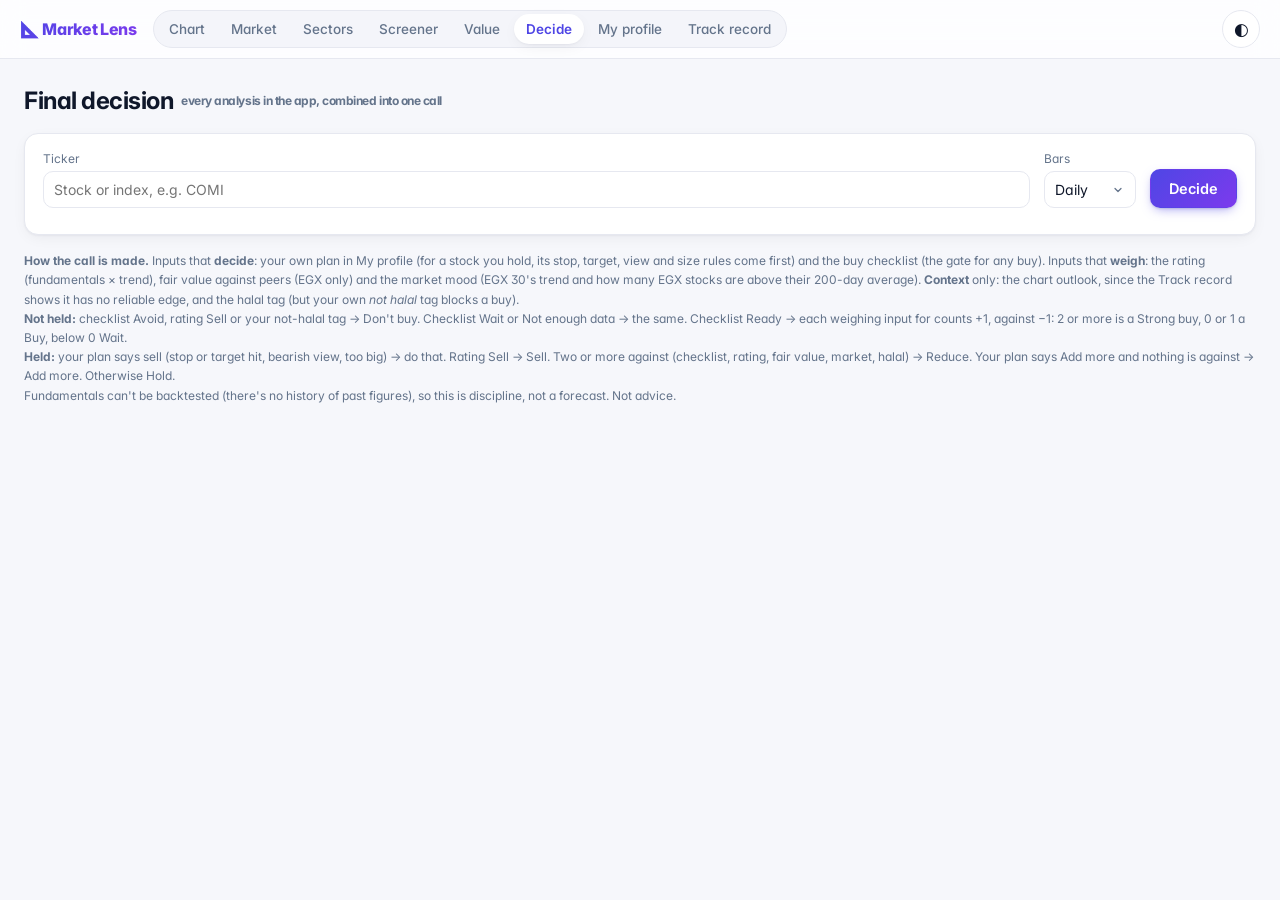
==== static/decide.html @ 13a9d415 "add 4 files and update 16 files Added: - final.py - decide.html - decide.js - test_final.py  Modifie" ====
<!doctype html>
<html lang="en">
<head>
  <meta charset="utf-8" />
  <meta name="viewport" content="width=device-width, initial-scale=1" />
  <title>Final Decision</title>
  <link rel="preconnect" href="https://fonts.googleapis.com" />
  <link rel="preconnect" href="https://fonts.gstatic.com" crossorigin />
  <link rel="stylesheet" href="https://fonts.googleapis.com/css2?family=Inter:wght@400;500;600;700;800&display=swap" />
  <link rel="stylesheet" href="/static/style.css" />
  <link rel="manifest" href="/manifest.webmanifest" />
  <meta name="theme-color" content="#4f46e5" />
  <link rel="icon" type="image/png" href="/static/icons/icon-192.png" />
  <link rel="apple-touch-icon" href="/static/icons/apple-touch-180.png" />
  <meta name="apple-mobile-web-app-capable" content="yes" />
  <meta name="mobile-web-app-capable" content="yes" />
  <meta name="apple-mobile-web-app-title" content="Lens" />
</head>
<body>
  <header class="topbar">
    <a class="brand" href="/">📐 Market Lens</a>
    <nav class="nav"><a href="/">Chart</a><a href="/market">Market</a><a href="/sectors">Sectors</a><a href="/screener">Screener</a><a href="/value">Value</a><a href="/decide" class="current">Decide</a><a href="/profile">My profile</a><a href="/track">Track record</a></nav>
    <div class="search"></div>
    <button id="theme" class="icon-btn" title="Toggle theme" aria-label="Toggle theme">◐</button>
  </header>

  <main class="screener">
    <div class="screener-head">
      <h1 class="wrap">Final decision <span class="muted small">every analysis in the app, combined into one call</span></h1>
    </div>

    <form id="ask" class="settings-bar scan-bar" autocomplete="off">
      <label class="grow">Ticker
        <input id="ticker" list="mine" placeholder="Stock or index, e.g. COMI" spellcheck="false" required /></label>
      <datalist id="mine"></datalist>
      <label>Bars
        <select id="interval">
          <option value="1d" selected>Daily</option>
          <option value="1wk">Weekly</option>
        </select></label>
      <button id="go" type="submit">Decide</button>
      <div id="chips" class="chips" hidden></div>
    </form>

    <div id="status" class="status inline" hidden></div>

    <section id="result" hidden>
      <div id="call" class="call-box"></div>
      <div class="table-wrap">
        <table id="evidence" class="data">
          <thead>
            <tr><th>Input</th><th>Says</th><th>Effect</th><th>Why</th></tr>
          </thead>
          <tbody></tbody>
        </table>
      </div>
      <details id="checksBox" class="checks-box"><summary>All buy checklist checks</summary><ul id="checks" class="checklist"></ul></details>
    </section>

    <p class="muted small rules">
      <b>How the call is made.</b> Inputs that <b>decide</b>: your own plan in My profile (for a stock you hold, its stop,
      target, view and size rules come first) and the buy checklist (the gate for any buy). Inputs that <b>weigh</b>:
      the rating (fundamentals × trend), fair value against peers (EGX only) and the market mood (EGX 30's trend and how
      many EGX stocks are above their 200-day average). <b>Context</b> only: the chart outlook, since the Track record
      shows it has no reliable edge, and the halal tag (but your own <i>not halal</i> tag blocks a buy).<br />
      <b>Not held:</b> checklist Avoid, rating Sell or your not-halal tag → Don't buy. Checklist Wait or Not enough data →
      the same. Checklist Ready → each weighing input for counts +1, against −1: 2 or more is a Strong buy, 0 or 1 a Buy,
      below 0 Wait.<br />
      <b>Held:</b> your plan says sell (stop or target hit, bearish view, too big) → do that. Rating Sell → Sell. Two or more
      against (checklist, rating, fair value, market, halal) → Reduce. Your plan says Add more and nothing is against →
      Add more. Otherwise Hold.<br />
      Fundamentals can't be backtested (there's no history of past figures), so this is discipline, not a forecast. Not advice.
    </p>
  </main>

  <script src="/static/decide.js"></script>
  <script src="/static/pwa.js"></script>
</body>
</html>
---- static/style.css ----
:root {
  --bg: #f6f7fb;
  --panel: #ffffff;
  --text: #0f172a;
  --muted: #64748b;
  --border: #e6e8f0;
  --accent: #4f46e5;
  --accent-2: #7c3aed;
  --btn: linear-gradient(135deg, #4f46e5, #7c3aed);
  --bull: #059669;
  --bear: #e11d48;
  --neutral: #7c3aed;
  --support: #0d9488;
  --resistance: #d97706;
  --grid: #f1f3f8;
  --hover: #f4f5fa;
  --candle: #0f172a;
  --sma: #f472b6;
  --topbar: rgba(255, 255, 255, 0.78);
  --shadow: 0 1px 2px rgba(15, 23, 42, 0.04), 0 4px 16px -4px rgba(15, 23, 42, 0.08);
  --shadow-lg: 0 2px 4px rgba(15, 23, 42, 0.05), 0 12px 28px -8px rgba(15, 23, 42, 0.16);
  color-scheme: light;
  --radius: 14px;
  --radius-sm: 10px;
  --accent-soft: color-mix(in srgb, var(--accent) 12%, transparent);
  --ring: 0 0 0 3px color-mix(in srgb, var(--accent) 25%, transparent);
  --font: "Inter", system-ui, -apple-system, "Segoe UI", Roboto, sans-serif;
}
@media (prefers-color-scheme: dark) {
  :root:not([data-theme="light"]) {
    --bg: #0b0e17;
    --panel: #131722;
    --text: #e7e9f0;
    --muted: #8b93a7;
    --border: #232838;
    --accent: #818cf8;
    --accent-2: #a78bfa;
    --btn: linear-gradient(135deg, #6366f1, #8b5cf6);
    --bull: #34d399;
    --bear: #fb7185;
    --neutral: #a78bfa;
    --support: #2dd4bf;
    --resistance: #fbbf24;
    --grid: #1a1f2c;
    --hover: #1a2030;
    --candle: #cbd5e1;
    --sma: #f9a8d4;
    --topbar: rgba(19, 23, 34, 0.78);
    --shadow: 0 1px 2px rgba(0, 0, 0, 0.3);
    --shadow-lg: 0 2px 4px rgba(0, 0, 0, 0.3), 0 12px 28px -8px rgba(0, 0, 0, 0.6);
    color-scheme: dark;
  }
}
:root[data-theme="dark"] {
  --bg: #0b0e17;
  --panel: #131722;
  --text: #e7e9f0;
  --muted: #8b93a7;
  --border: #232838;
  --accent: #818cf8;
  --accent-2: #a78bfa;
  --btn: linear-gradient(135deg, #6366f1, #8b5cf6);
  --bull: #34d399;
  --bear: #fb7185;
  --neutral: #a78bfa;
  --support: #2dd4bf;
  --resistance: #fbbf24;
  --grid: #1a1f2c;
  --hover: #1a2030;
  --candle: #cbd5e1;
  --sma: #f9a8d4;
  --topbar: rgba(19, 23, 34, 0.78);
  --shadow: 0 1px 2px rgba(0, 0, 0, 0.3);
  --shadow-lg: 0 2px 4px rgba(0, 0, 0, 0.3), 0 12px 28px -8px rgba(0, 0, 0, 0.6);
  color-scheme: dark;
}

* { box-sizing: border-box; }
html, body { margin: 0; }
body {
  background: var(--bg);
  color: var(--text);
  font: 14.5px/1.5 var(--font);
  font-feature-settings: "cv11", "ss01";
  -webkit-font-smoothing: antialiased;
  -moz-osx-font-smoothing: grayscale;
  min-height: 100vh;
  display: flex;
  flex-direction: column;
}
::selection { background: color-mix(in srgb, var(--accent) 25%, transparent); }
a { color: var(--accent); }
:focus-visible { outline: none; box-shadow: var(--ring); }

.topbar {
  position: sticky;
  top: 0;
  z-index: 20;
  display: flex;
  align-items: center;
  gap: 16px;
  padding: 10px 20px;
  background: var(--topbar);
  -webkit-backdrop-filter: saturate(180%) blur(12px);
  backdrop-filter: saturate(180%) blur(12px);
  border-bottom: 1px solid var(--border);
  flex-wrap: wrap;
}
.brand { font-weight: 800; font-size: 16px; letter-spacing: -0.02em; white-space: nowrap; text-decoration: none;
  background: linear-gradient(135deg, var(--accent), var(--accent-2)); -webkit-background-clip: text; background-clip: text; color: transparent; }
.nav { display: flex; gap: 2px; padding: 3px; background: var(--hover); border: 1px solid var(--border); border-radius: 999px; }
.nav a { color: var(--muted); text-decoration: none; padding: 5px 12px; border-radius: 999px; font-weight: 500; font-size: 13.5px; transition: background .15s, color .15s; }
.nav a:hover { color: var(--text); }
.nav a.current { color: var(--accent); background: var(--panel); box-shadow: var(--shadow); font-weight: 600; }

.screener { padding: 24px; flex: 1; min-width: 0; width: 100%; max-width: 1600px; margin: 0 auto; }
.screener-head { display: flex; align-items: baseline; justify-content: space-between; gap: 12px; flex-wrap: wrap; margin-bottom: 14px; }
.screener-head h1 { font-size: 24px; font-weight: 700; letter-spacing: -0.02em; margin: 0; display: flex; align-items: center; gap: 8px; }
.screener-head #meta { font-size: 13px; }
/* display: block, not flex: as flex items, "press <b>Scan</b>" loses the space between them */
.status.inline { position: static; display: block; transform: none; margin: 12px 0; border-radius: var(--radius); }
.table-wrap { overflow-x: auto; background: var(--panel); border: 1px solid var(--border); border-radius: var(--radius); box-shadow: var(--shadow); }
.table-wrap:has(table[hidden]) { display: none; }
:is(#results, table.data) { width: 100%; border-collapse: collapse; font-size: 13.5px; font-variant-numeric: tabular-nums; }
:is(#results, table.data) th { text-align: left; font-size: 11.5px; font-weight: 600; text-transform: uppercase; letter-spacing: .05em; color: var(--muted); background: var(--hover); padding: 10px 14px; border-bottom: 1px solid var(--border); cursor: pointer; white-space: nowrap; user-select: none; }
:is(#results, table.data) th.num { text-align: right; }
:is(#results, table.data) th::after { content: attr(data-dir); margin-left: 4px; }
:is(#results, table.data) th.sorted { color: var(--accent); }
:is(#results, table.data) td { padding: 10px 14px; border-bottom: 1px solid var(--grid); vertical-align: top; }
:is(#results, table.data) tbody tr { cursor: pointer; }
:is(#results, table.data) tbody tr:hover { background: var(--hover); }
:is(#results, table.data) tbody tr:last-child td { border-bottom: none; }
:is(#results, table.data) .num { text-align: right; white-space: nowrap; }
:is(#results, table.data) .sym { font-weight: 600; }
:is(#results, table.data) .signal { min-width: 220px; color: var(--muted); }
:is(#results, table.data) .up { color: var(--bull); }
:is(#results, table.data) .down { color: var(--bear); }
.small { font-size: 12px; }
.search { display: flex; gap: 8px; flex: 1; flex-wrap: wrap; min-width: 0; }
.search input, .search select, .search button {
  font: inherit;
  font-size: 14px;
  color: var(--text);
  background: var(--panel);
  border: 1px solid var(--border);
  border-radius: var(--radius-sm);
  padding: 8px 12px;
}
.search input { flex: 1; min-width: 180px; text-transform: uppercase; }
.search input::placeholder { text-transform: none; }
.search button {
  background: var(--btn);
  border-color: transparent;
  color: #fff;
  font-weight: 600;
  cursor: pointer;
  padding: 8px 20px;
}
.search button:disabled { opacity: 0.6; cursor: wait; }
.icon-btn {
  font-size: 17px;
  background: var(--panel);
  border: 1px solid var(--border);
  color: var(--text);
  border-radius: 999px;
  width: 38px;
  height: 38px;
  cursor: pointer;
  transition: background .15s, border-color .15s;
}
.icon-btn:hover { background: var(--hover); border-color: var(--accent); }
.topbar > .icon-btn { margin-left: auto; }

/* Shared form controls and buttons */
select, input:not([type=checkbox]):not([type=radio]):not([type=range]), textarea { transition: border-color .15s, box-shadow .15s; }
select:hover, input:not([type=checkbox]):not([type=radio]):not([type=range]):hover, textarea:hover { border-color: color-mix(in srgb, var(--accent) 40%, var(--border)); }
select:focus, input:not([type=checkbox]):not([type=radio]):not([type=range]):focus, textarea:focus { outline: none; border-color: var(--accent); box-shadow: var(--ring); }
select {
  -webkit-appearance: none;
  appearance: none;
  padding-right: 32px !important;
  /* !important: component rules set the `background` shorthand, which would drop the chevron */
  background-image: url("data:image/svg+xml,%3Csvg xmlns='http://www.w3.org/2000/svg' width='12' height='12' viewBox='0 0 24 24' fill='none' stroke='%2364748b' stroke-width='2.5' stroke-linecap='round' stroke-linejoin='round'%3E%3Cpath d='m6 9 6 6 6-6'/%3E%3C/svg%3E") !important;
  background-repeat: no-repeat !important;
  background-position: right 11px center !important;
  cursor: pointer;
}
input[type=checkbox], input[type=radio], input[type=range] { accent-color: var(--accent); }
button { transition: background .15s, border-color .15s, box-shadow .15s, transform .15s, filter .15s; }
button:active:not(:disabled) { transform: translateY(1px); }
:is(.search button, .form-actions button.primary, .settings-bar button, .profile-btn:not(.in), .trade-form button) { box-shadow: 0 1px 2px rgba(15, 23, 42, .1), 0 4px 12px -4px color-mix(in srgb, var(--accent) 60%, transparent); }
:is(.search button, .form-actions button.primary, .settings-bar button, .profile-btn:not(.in), .trade-form button):hover:not(:disabled) { filter: brightness(1.08); }
:is(.form-actions button, .card-actions button, .alert-actions button, .ticket button):not(.primary):hover { background: var(--hover); border-color: color-mix(in srgb, var(--accent) 40%, var(--border)); }

.filters {
  display: flex;
  flex-wrap: wrap;
  gap: 8px 18px;
  padding: 10px 20px;
  border-bottom: 1px solid var(--border);
  background: var(--panel);
  font-size: 13px;
}
.filters label { display: inline-flex; align-items: center; gap: 6px; cursor: pointer; user-select: none; }
.filters .conf { margin-left: auto; }
.filters output { min-width: 3ch; font-variant-numeric: tabular-nums; }
.dot { width: 10px; height: 10px; border-radius: 50%; display: inline-block; }
.dot.rev { background: var(--bear); }
.dot.cont { background: var(--neutral); }
.dot.trend { background: var(--accent); }
.dot.lvl { background: var(--support); }
.dot.cndl { background: var(--bull); }

.layout {
  flex: 1;
  display: grid;
  grid-template-columns: minmax(0, 1fr) 340px;
  gap: 18px;
  padding: 20px;
  min-height: 0;
}
.chart-panel, .sidebar {
  background: var(--panel);
  border: 1px solid var(--border);
  border-radius: var(--radius);
  box-shadow: var(--shadow);
  min-width: 0;
}
.chart-panel { display: flex; flex-direction: column; padding: 16px 18px; }
.info { display: flex; justify-content: space-between; gap: 12px; align-items: flex-start; flex-wrap: wrap; margin-bottom: 8px; }
.info h1 { font-size: 22px; font-weight: 700; letter-spacing: -0.02em; margin: 0; }
.muted { color: var(--muted); }
.legend { font-variant-numeric: tabular-nums; font-size: 12px; text-align: right; }
.legend .up { color: var(--bull); }
.legend .down { color: var(--bear); }
.legend .sma { color: var(--sma); }
.chart { position: relative; flex: 1; min-height: 520px; }
.status {
  position: absolute;
  inset: 0;
  display: flex;
  align-items: center;
  justify-content: center;
  text-align: center;
  padding: 24px;
  color: var(--muted);
  z-index: 5;
  background: var(--panel);
}
.status.error { color: var(--bear); }
.status[hidden] { display: none; }

.sidebar { padding: 16px; overflow: auto; max-height: calc(100vh - 160px); }
.sidebar h2 { font-size: 14px; margin: 4px 0 10px; display: flex; align-items: center; gap: 8px; }
.sidebar h2:not(:first-child) { margin-top: 20px; }
.badge { background: var(--accent-soft); color: var(--accent); border-radius: 999px; padding: 1px 9px; font-size: 12px; font-weight: 600; }
.pattern-list, .level-list { list-style: none; padding: 0; margin: 0; }
.pattern-list li {
  border: 1px solid var(--border);
  border-left: 4px solid var(--neutral);
  border-radius: var(--radius-sm);
  padding: 10px 12px;
  margin-bottom: 8px;
  cursor: pointer;
  transition: background .15s, box-shadow .15s;
}
.pattern-list li:hover { background: var(--hover); box-shadow: var(--shadow); }
.pattern-list li.selected { background: var(--accent-soft); box-shadow: var(--ring); }
.pattern-list li.bullish { border-left-color: var(--bull); }
.pattern-list li.bearish { border-left-color: var(--bear); }
.pattern-list .row { display: flex; justify-content: space-between; gap: 8px; }
.pattern-list .name { font-weight: 600; }
.pattern-list .meta { font-size: 12px; color: var(--muted); }
.tag { font-size: 11px; font-weight: 600; border-radius: 999px; padding: 1px 8px; color: var(--muted); background: color-mix(in srgb, currentColor 12%, transparent); white-space: nowrap; }
.tag.bullish { color: var(--bull); }
.tag.bearish { color: var(--bear); }
.tag.neutral { color: var(--neutral); }
.confbar { height: 5px; background: var(--grid); border-radius: 999px; margin-top: 6px; overflow: hidden; }
.confbar > span { display: block; height: 100%; border-radius: 999px; background: linear-gradient(90deg, var(--accent), var(--accent-2)); }
.level-list li { display: flex; justify-content: space-between; padding: 6px 0; border-bottom: 1px dashed var(--border); font-variant-numeric: tabular-nums; }
.level-list .support { color: var(--support); }
.level-list .resistance { color: var(--resistance); }
.empty { color: var(--muted); font-size: 13px; }

.outlook { border: 1px solid var(--border); border-radius: var(--radius); padding: 14px; margin-bottom: 18px; background: var(--hover); }
.outlook h2 { margin-top: 0; justify-content: space-between; }
.outlook .meta { font-size: 12px; color: var(--muted); margin: 0; }
.outlook .summary { margin: 8px 0; }
.outlook .note { margin-top: 8px; font-style: italic; }
.bias { font-size: 12px; font-weight: 600; border-radius: 999px; padding: 2px 10px; color: var(--neutral); background: color-mix(in srgb, currentColor 12%, transparent); }
.bias.bullish { color: var(--bull); }
.bias.bearish { color: var(--bear); }
.cases { list-style: none; padding: 0; margin: 8px 0; font-size: 13px; }
.cases li { padding: 4px 0 4px 10px; border-left: 3px solid; margin-bottom: 4px; }
.cases .bull { border-color: var(--bull); }
.cases .bear { border-color: var(--bear); }
.plans { display: grid; gap: 8px; margin: 10px 0; }
.plan { background: var(--panel); border: 1px solid var(--border); border-radius: var(--radius-sm); padding: 8px 10px; }
.plan-title { font-weight: 600; font-size: 13px; margin-bottom: 6px; display: flex; justify-content: space-between; gap: 8px; }
.plan-title .rr { font-weight: 500; color: var(--muted); white-space: nowrap; }
.plan-grid { display: grid; grid-template-columns: auto 1fr auto; gap: 2px 10px; font-size: 13px; font-variant-numeric: tabular-nums; }
.plan-grid .k { color: var(--muted); }
.plan-grid .v { text-align: right; font-weight: 600; }
.plan-grid .pct { text-align: right; color: var(--muted); font-size: 12px; }
.plan-grid .tgt { color: var(--bull); }
.plan-grid .stp { color: var(--bear); }
.plan .basis, .plan .warn { font-size: 11px; color: var(--muted); margin-top: 4px; }
.plan .warn { color: var(--resistance); }
.outlook details { font-size: 13px; margin-top: 6px; }
.outlook summary { cursor: pointer; color: var(--accent); }
.decision { margin-top: 12px; }
.decision h3 { font-size: 14px; margin: 0 0 8px; }
.dec-block { background: var(--panel); border: 1px solid var(--border); border-radius: var(--radius-sm); padding: 8px 10px; margin-bottom: 8px; }
.dec-head { display: flex; justify-content: space-between; align-items: center; gap: 8px; font-weight: 600; font-size: 13px; margin-bottom: 6px; flex-wrap: wrap; }
.buy-price { font-weight: 400; font-size: 12px; color: var(--muted); display: flex; align-items: center; gap: 6px; }
.buy-price input { width: 96px; padding: 4px 8px; font: inherit; color: var(--text); background: var(--panel); border: 1px solid var(--border); border-radius: 8px; }
.decision .up { color: var(--bull); font-weight: 600; }
.decision .down { color: var(--bear); font-weight: 600; }
.dec-case { padding: 6px 0 6px 10px; border-left: 3px solid var(--border); margin-top: 6px; transition: opacity .15s; }
.dec-case.active { border-left-color: var(--accent); }
.dec-case.dim { opacity: 0.45; }
.dec-title { display: flex; justify-content: space-between; gap: 8px; font-size: 12px; color: var(--muted); }
.dec-text { font-size: 13px; margin-top: 2px; }
.action { font-weight: 600; font-size: 12px; white-space: nowrap; }
.action.good { color: var(--bull); }
.action.caution { color: var(--resistance); }
.action.bad { color: var(--bear); }
.drivers { padding-left: 18px; margin: 6px 0 0; }
.drivers li.bullish::marker { color: var(--bull); }
.drivers li.bearish::marker { color: var(--bear); }

/* --- My profile --- */
.profile .up { color: var(--bull); }
.profile .down { color: var(--bear); }
.profile .tgt { color: var(--bull); }
.profile .stp { color: var(--bear); }
.name-input { font: inherit; font-size: 18px; font-weight: 700; color: var(--text); background: transparent; border: 1px solid transparent; border-radius: 6px; padding: 2px 6px; width: 16ch; min-width: 0; }
.name-input:hover, .name-input:focus { border-color: var(--border); background: var(--panel); outline: none; }
.entry-form { display: flex; flex-wrap: wrap; gap: 10px 14px; align-items: flex-end; background: var(--panel); border: 1px solid var(--border); border-radius: var(--radius); box-shadow: var(--shadow); padding: 16px 18px; margin-bottom: 16px; }
.entry-form .form-title { flex-basis: 100%; font-weight: 600; }
.entry-form fieldset { display: flex; flex-wrap: wrap; gap: 10px; border: 1px solid var(--border); border-radius: var(--radius-sm); padding: 6px 12px 12px; margin: 0; min-width: 0; }
.entry-form legend { font-size: 12px; color: var(--muted); padding: 0 4px; }
.entry-form label { display: flex; flex-direction: column; gap: 3px; font-size: 12px; color: var(--muted); min-width: 0; }
.entry-form label.wide { flex: 1 1 100%; }
.entry-form input, .entry-form select, .entry-form textarea { font: inherit; font-size: 14px; color: var(--text); background: var(--panel); border: 1px solid var(--border); border-radius: var(--radius-sm); padding: 7px 10px; width: 120px; max-width: 100%; }
.entry-form #f-symbol { width: 160px; text-transform: uppercase; }
.entry-form #f-symbol::placeholder { text-transform: none; }
.entry-form select { width: auto; }
.entry-form textarea { width: 100%; resize: vertical; }
.form-actions { display: flex; gap: 8px; }
.form-actions button, .card-actions button { font: inherit; font-weight: 500; border: 1px solid var(--border); background: var(--panel); color: var(--text); border-radius: var(--radius-sm); padding: 8px 16px; cursor: pointer; }
.form-actions button.primary { background: var(--btn); border-color: transparent; color: #fff; font-weight: 600; }
.form-actions button:disabled { opacity: 0.6; cursor: wait; }
.summary-panel { background: var(--panel); border: 1px solid var(--border); border-radius: var(--radius); box-shadow: var(--shadow); padding: 16px 18px; margin-bottom: 16px; }
.summary-panel[hidden] { display: none; }
.tiles { display: grid; grid-template-columns: repeat(auto-fit, minmax(min(100%, 200px), 1fr)); gap: 10px; }
.tile { background: var(--hover); border: 1px solid var(--grid); border-radius: var(--radius-sm); padding: 12px 14px; font-size: 13px; font-variant-numeric: tabular-nums; min-width: 0; }
.tile h3, .attention h3 { font-size: 11px; text-transform: uppercase; letter-spacing: .04em; color: var(--muted); margin: 0 0 6px; display: flex; align-items: center; gap: 6px; }
.tile .big { font-size: 26px; font-weight: 700; letter-spacing: -0.02em; line-height: 1.2; }
.tile .unit { font-size: 12px; font-weight: 500; color: var(--muted); }
.tile .book + .book { margin-top: 8px; padding-top: 8px; border-top: 1px dashed var(--border); }
.tile .kv { display: flex; justify-content: space-between; gap: 8px; margin-top: 4px; }
.tile .kv > span:first-child { color: var(--muted); }
.tile .up, .attention .up { color: var(--bull); }
.tile .down { color: var(--bear); }
.split { display: flex; gap: 2px; height: 10px; border-radius: 999px; overflow: hidden; background: var(--grid); margin: 4px 0 8px; }
.split .seg, .sw { background: var(--neutral); }
.split .bullish, .split .agrees, .sw.bullish, .sw.agrees { background: var(--bull); }
.split .bearish, .split .disagrees, .sw.bearish, .sw.disagrees { background: var(--bear); }
.split .mixed, .sw.mixed { background: var(--resistance); }
.split-legend { display: flex; flex-wrap: wrap; gap: 4px 12px; }
.split-legend span { display: inline-flex; align-items: center; gap: 5px; }
.sw { display: inline-block; width: 9px; height: 9px; border-radius: 2px; }
.attention { margin-top: 12px; }
.attention ul { list-style: none; padding: 0; margin: 0; font-size: 13px; }
.attention li { display: flex; gap: 8px; align-items: baseline; padding: 5px 0; border-bottom: 1px dashed var(--border); }
.attention li:last-child { border-bottom: 0; }
.attention .ic { width: 1.4em; text-align: center; flex: none; }
.attention a { font-weight: 600; color: var(--text); text-decoration: none; }
.attention a:hover { color: var(--accent); }
.attention li.stop a, .attention li.disagree .ic { color: var(--bear); }
.attention li.target a { color: var(--bull); }
.attention li.near-stop a { color: var(--resistance); }
.all-clear { margin: 0; font-size: 13px; color: var(--bull); }
.card.flash { box-shadow: var(--ring), var(--shadow); transition: box-shadow .3s; }
.cards { display: grid; grid-template-columns: repeat(auto-fill, minmax(min(100%, 420px), 1fr)); gap: 14px; }
.card { background: var(--panel); border: 1px solid var(--border); border-left: 4px solid var(--neutral); border-radius: var(--radius); box-shadow: var(--shadow); padding: 14px 16px; display: flex; flex-direction: column; gap: 8px; min-width: 0; }
.card.bullish { border-left-color: var(--bull); }
.card.bearish { border-left-color: var(--bear); }
.card-head { display: flex; justify-content: space-between; gap: 10px; }
.card-head .sym { font-weight: 700; font-size: 16px; color: var(--text); text-decoration: none; }
.card-head .sym:hover { color: var(--accent); }
.card-head .price { text-align: right; font-variant-numeric: tabular-nums; white-space: nowrap; }
.tags { display: flex; gap: 6px; flex-wrap: wrap; }
.tags:empty { display: none; }
.agree { font-size: 12px; font-weight: 600; }
.agree.agrees { color: var(--bull); }
.agree.disagrees { color: var(--bear); }
.agree.mixed { color: var(--resistance); }
.card-body { display: grid; grid-template-columns: repeat(2, minmax(0, 1fr)); gap: 8px; }
.card-body > .chart-says, .card-body > .status { grid-column: 1 / -1; }
.chart-says .kvs { display: grid; grid-template-columns: repeat(auto-fit, minmax(170px, 1fr)); gap: 0 16px; }
.card-block .kv > span:first-child { white-space: nowrap; }
.card-block .kv > span:last-child { text-align: right; }
.card-block .bias { white-space: nowrap; }
.card-block .action { white-space: normal; }
.card-block { background: var(--hover); border-radius: var(--radius-sm); padding: 10px 12px; font-size: 13px; font-variant-numeric: tabular-nums; min-width: 0; }
.card-block h3 { font-size: 11px; text-transform: uppercase; letter-spacing: .04em; color: var(--muted); margin: 0 0 6px; }
.card-block .kv { display: flex; justify-content: space-between; gap: 8px; align-items: baseline; margin-top: 3px; }
.card-block .kv > span:first-child { color: var(--muted); }
.card-block .signal { margin-top: 6px; }
.card .note { margin: 0; font-size: 13px; font-style: italic; color: var(--muted); border-left: 3px solid var(--border); padding-left: 8px; }
.card-actions { display: flex; gap: 8px; align-items: center; justify-content: flex-end; font-size: 13px; }
.card-actions a { color: var(--accent); text-decoration: none; margin-right: auto; }
.card-actions button { padding: 4px 12px; font-size: 13px; }
.card-actions button.danger:hover { color: var(--bear); border-color: var(--bear); }

.disclaimer { text-align: center; font-size: 12px; color: var(--muted); padding: 12px 16px 24px; }

@media (max-width: 640px) {
  .topbar { gap: 10px; padding: 10px 16px; }
  .brand { flex: 1; }
  .topbar .icon-btn { order: 1; }
  .nav { order: 2; flex-basis: 100%; }
  .search { order: 3; flex-basis: 100%; }
  .search input { flex-basis: 100%; min-width: 0; }
  .search select { flex: 1; min-width: 0; padding-right: 24px !important; background-position: right 7px center !important; }
  .screener { padding: 16px; }
  .nav { min-width: 0; overflow-x: auto; scrollbar-width: none; }
  .nav a { padding: 6px 10px; white-space: nowrap; }
  .entry-form fieldset { flex: 1 1 100%; }
  .entry-form fieldset label { flex: 1 1 100px; }
  .entry-form input, .entry-form select, .entry-form #f-symbol { width: 100%; }
  .entry-form > label:not(.wide) { flex: 1 1 100%; }
  .legend { text-align: left; }
  .layout { padding: 12px 0; gap: 12px; }
  .chart-panel, .sidebar { border-radius: 0; border-left: 0; border-right: 0; }
}
@media (max-width: 360px) {
  .card-body { grid-template-columns: minmax(0, 1fr); }
}
@media (max-width: 900px) {
  .layout { grid-template-columns: minmax(0, 1fr); }
  .sidebar { max-height: none; }
  .chart { min-height: 420px; }
  .filters .conf { margin-left: 0; }
}

/* --- Track record --- */
.track h2 { font-size: 16px; font-weight: 700; letter-spacing: -0.01em; margin: 28px 0 10px; display: flex; align-items: baseline; gap: 8px; flex-wrap: wrap; }
.track h2 .small { font-weight: 400; }
#report[hidden] { display: none; }
.verdict-box { background: var(--panel); border: 1px solid var(--border); border-radius: var(--radius); box-shadow: var(--shadow); padding: 6px 20px 16px; }
.verdict-box h2 { margin-top: 10px; }
.verdict-box ul { margin: 0; padding-left: 0; list-style: none; display: grid; gap: 8px; }
.verdict-box li { --tone: var(--neutral); font-size: 14px; line-height: 1.6; padding: 10px 14px; border-left: 4px solid var(--tone); background: color-mix(in srgb, var(--tone) 7%, var(--panel)); border-radius: var(--radius-sm); }
.verdict-box li.good { --tone: var(--bull); }
.verdict-box li.bad { --tone: var(--bear); }
.verdict-box li.flat { --tone: var(--resistance); }
.verdict-box p { margin: 8px 0 0; }
#buckets tbody tr { cursor: default; }
#buckets tr.small-n td { opacity: 0.6; }
#buckets tr.baseline td { font-weight: 600; background: var(--hover); border-top: 1px solid var(--border); }
.caveats { margin-top: 14px; line-height: 1.55; }
.track-line { margin-top: 6px; font-size: 12px; color: var(--muted); }
.track-line b { color: var(--text); }
.data .bias { white-space: nowrap; }
.link-btn { font: inherit; font-size: 13px; font-weight: 600; color: var(--accent); background: none; border: 0; padding: 0; cursor: pointer; margin-left: auto; }
.link-btn:hover { text-decoration: underline; }
.table-wrap[hidden] { display: none; }
.legend-line { margin: 0 0 10px; line-height: 2.1; }
.verdict-pill { font-size: 12px; font-weight: 600; border-radius: 999px; padding: 2px 10px; white-space: nowrap; text-transform: none; letter-spacing: 0; color: var(--muted); background: color-mix(in srgb, currentColor 13%, transparent); }
.verdict-pill.useful, .verdict-pill.bullish { color: var(--bull); }
.verdict-pill.misleading, .verdict-pill.bearish { color: var(--bear); }
.verdict-pill.none { color: var(--resistance); }
.verdict-pill.unclear, .verdict-pill.neutral { color: var(--neutral); }
.verdict-pill.few { color: var(--muted); }
#simple .plain { color: var(--muted); margin-top: 4px; }
#simple td:first-child { width: 34%; }
.hint { background: color-mix(in srgb, var(--resistance) 8%, var(--panel)); border: 1px solid var(--border); border-left: 4px solid var(--resistance); border-radius: var(--radius-sm); padding: 10px 14px; margin: 0 0 10px; font-size: 13px; }
.hint[hidden] { display: none; }
.unproven { text-decoration: underline dotted; text-underline-offset: 3px; }
#detailsWrap[hidden] { display: none; }

/* --- Money & rules / position size --- */
.settings-bar { display: flex; flex-wrap: wrap; gap: 10px 14px; align-items: flex-end; background: var(--panel); border: 1px solid var(--border); border-radius: var(--radius); box-shadow: var(--shadow); padding: 16px 18px; margin-bottom: 16px; }
.settings-bar .form-title { flex-basis: 100%; font-weight: 600; }
.settings-bar label { display: flex; flex-direction: column; gap: 3px; font-size: 12px; color: var(--muted); }
.settings-bar input { font: inherit; font-size: 14px; color: var(--text); background: var(--panel); border: 1px solid var(--border); border-radius: var(--radius-sm); padding: 7px 10px; width: 130px; }
.settings-bar #s-currency { width: 70px; text-transform: uppercase; }
.settings-bar .suffix { display: flex; align-items: center; gap: 4px; color: var(--text); }
.settings-bar .suffix input { width: 70px; }
.settings-bar button { font: inherit; border: 1px solid transparent; background: var(--btn); color: #fff; font-weight: 600; border-radius: var(--radius-sm); padding: 8px 18px; cursor: pointer; }
.settings-bar .rule-hint { flex-basis: 100%; margin: 0; }
.scan-bar select { font: inherit; font-size: 14px; color: var(--text); background: var(--panel); border: 1px solid var(--border); border-radius: var(--radius-sm); padding: 7px 10px; }
.scan-bar .grow { flex: 1 1 200px; }
.scan-bar .grow input { width: 100%; text-transform: uppercase; }
.scan-bar .grow input::placeholder { text-transform: none; }
.scan-bar select:disabled { opacity: .5; cursor: not-allowed; }
.scan-bar button:disabled { opacity: .6; cursor: wait; }
.card-body > .money { grid-column: 1 / -1; line-height: 1.55; }
.card-block.money .stp { color: var(--bear); }
.plan-size { margin-top: 10px; background: var(--panel); border: 1px solid var(--border); border-radius: var(--radius-sm); padding: 8px 10px; font-size: 13px; line-height: 1.55; }
.plan-size h3 { font-size: 13px; margin: 0 0 4px; }
.plan-size .down { color: var(--bear); font-weight: 600; }
.plan-size .stp { color: var(--bear); }
@media (max-width: 640px) {
  .settings-bar label { flex: 1 1 130px; }
  .settings-bar input, .settings-bar .suffix input, .scan-bar select { width: 100%; }
  .scan-bar label { min-width: 0; }
  .scan-bar label:has(#universe), .scan-bar .grow { flex-basis: 100%; }
  .scan-bar button { flex: 1 1 100%; }
}

/* --- Buy / Hold / Sell --- */
.act { display: inline-block; min-width: 64px; text-align: center; font-size: 11.5px; font-weight: 700; letter-spacing: .05em; text-transform: uppercase; border-radius: 999px; padding: 3px 10px; color: #fff; background: var(--neutral); white-space: nowrap; }
.act.buy { background: var(--bull); }
.act.sell { background: var(--bear); }
.act.hold { background: var(--accent); }
.act.wait { background: var(--muted); }
.act.caution { background: var(--resistance); }
.card-head .act { margin-left: 6px; vertical-align: 2px; min-width: 0; }
.action-bar { padding: 8px 12px; border-radius: var(--radius-sm); background: var(--hover); font-size: 13px; line-height: 1.5; box-shadow: inset 3px 0 0 var(--muted); }
.action-bar.buy { box-shadow: inset 3px 0 0 var(--bull); }
.action-bar.sell { box-shadow: inset 3px 0 0 var(--bear); }
.action-bar.hold { box-shadow: inset 3px 0 0 var(--accent); }
.action-bar.caution { box-shadow: inset 3px 0 0 var(--resistance); }
.tile.todo .todo-row { display: flex; gap: 8px; align-items: baseline; margin-bottom: 6px; }
.tile.todo .todo-row a { color: var(--text); font-weight: 600; text-decoration: none; }
.tile.todo .todo-row a:hover { color: var(--accent); }
.tile.todo .muted { margin-top: 6px; }

/* --- Collapsible cards --- */
.cards { align-items: start; }
.cards-toolbar { display: flex; align-items: center; gap: 14px; margin: 4px 0 8px; flex-wrap: wrap; }
.cards-toolbar .muted { margin-right: auto; }
.cards-toolbar .link-btn { margin-left: 0; }
.card-head { cursor: pointer; align-items: flex-start; }
.card-head .head-main { flex: 1; min-width: 0; }
.chev { flex: none; width: 22px; height: 22px; margin-top: 1px; border: 0; background: none; color: var(--muted); font-size: 14px; cursor: pointer; transition: transform .15s; border-radius: 4px; }
.chev:hover { background: var(--hover); color: var(--text); }
.chev[aria-expanded="true"] { transform: rotate(90deg); }
.card-mini { display: none; font-size: 13px; font-variant-numeric: tabular-nums; }
.card-mini .up { color: var(--bull); } .card-mini .down { color: var(--bear); }
.card-mini .tgt { color: var(--bull); } .card-mini .stp { color: var(--bear); }
.card-details { display: flex; flex-direction: column; gap: 8px; }
.card.collapsed { gap: 6px; }
.card.collapsed .card-details { display: none; }
.card.collapsed .card-mini { display: block; }

/* --- Costs, alerts, corporate actions --- */
.settings-group { flex-basis: 100%; border-top: 1px dashed var(--border); padding-top: 8px; }
.settings-group summary { cursor: pointer; font-weight: 600; font-size: 13px; }
.settings-group .group-fields { display: flex; flex-wrap: wrap; gap: 10px 14px; align-items: flex-end; margin: 10px 0 6px; }
.settings-group label.check { flex-direction: row; align-items: center; gap: 6px; color: var(--text); font-size: 13px; }
.settings-group label.check input { width: auto; }
.settings-group label.wide { flex: 1 1 260px; }
.settings-group label.wide input { width: 100%; }
.settings-group #s-telegramToken { width: 230px; }
.settings-group #s-telegramChatId { width: 130px; }
.alert-actions { display: flex; gap: 8px; align-items: center; flex-wrap: wrap; }
.alert-actions button { font: inherit; font-size: 13px; border: 1px solid var(--border); background: var(--panel); color: var(--text); border-radius: var(--radius-sm); padding: 5px 12px; cursor: pointer; }
.setup-steps { margin: 8px 0 4px; padding-left: 18px; line-height: 1.6; }
.settings-group code { background: var(--hover); padding: 0 4px; border-radius: 4px; }
.corp { margin-top: 4px; line-height: 1.45; }
.thin-note { margin-top: 6px; font-size: 12px; color: var(--resistance); }

/* --- Market page --- */
.market h2 { font-size: 16px; font-weight: 700; letter-spacing: -0.01em; margin: 28px 0 10px; display: flex; align-items: baseline; gap: 8px; flex-wrap: wrap; }
.market h2 .small { font-weight: 400; }
#content[hidden] { display: none; }
.index-grid { display: grid; grid-template-columns: repeat(auto-fit, minmax(min(100%, 240px), 1fr)); gap: 10px; }
.index-card { display: block; background: var(--panel); border: 1px solid var(--border); border-radius: var(--radius); box-shadow: var(--shadow); padding: 14px 16px; color: inherit; text-decoration: none; font-variant-numeric: tabular-nums; transition: transform .15s, box-shadow .15s, border-color .15s; }
.index-card:hover { border-color: color-mix(in srgb, var(--accent) 50%, var(--border)); box-shadow: var(--shadow-lg); transform: translateY(-2px); }
.ic-head { display: flex; justify-content: space-between; align-items: center; gap: 8px; }
.ic-price { margin: 4px 0; }
.ic-price .big { font-size: 26px; font-weight: 700; letter-spacing: -0.02em; }
.ic-price .up, .ic-stats .up, .mover .up { color: var(--bull); }
.ic-price .down, .ic-stats .down, .mover .down { color: var(--bear); }
.ic-stats { display: flex; gap: 12px; flex-wrap: wrap; font-size: 12px; color: var(--muted); margin: 4px 0; }
.trend { font-size: 11px; font-weight: 600; border-radius: 999px; padding: 2px 9px; color: var(--resistance); background: color-mix(in srgb, currentColor 13%, transparent); }
.trend.uptrend { color: var(--bull); }
.trend.downtrend { color: var(--bear); }
.spark { width: 100%; height: 40px; display: block; }
.spark polyline { fill: none; stroke-width: 1.75; stroke-linejoin: round; stroke-linecap: round; vector-effect: non-scaling-stroke; }
.spark.up polyline { stroke: var(--bull); }
.spark.down polyline { stroke: var(--bear); }
.sector-grid { display: grid; grid-template-columns: repeat(auto-fill, minmax(min(100%, 170px), 1fr)); gap: 8px; }
.sector-tile { display: flex; flex-direction: column; gap: 2px; padding: 12px 14px; border-radius: var(--radius-sm); border: 1px solid var(--border); color: var(--text); text-decoration: none; font-size: 13px; transition: transform .15s, box-shadow .15s; }
.sector-tile:hover { box-shadow: var(--shadow-lg); transform: translateY(-2px); }
.sector-tile .muted { color: inherit; opacity: .72; }
.sector-tile .sc { font-size: 18px; font-weight: 700; font-variant-numeric: tabular-nums; }
.heatmap { height: min(600px, 75vh); background: var(--panel); border: 1px solid var(--border); border-radius: var(--radius); box-shadow: var(--shadow); overflow: hidden; }
.heatmap iframe { width: 100%; height: 100%; border: 0; display: block; }
.movers { display: grid; grid-template-columns: repeat(auto-fit, minmax(min(100%, 320px), 1fr)); gap: 14px; }
.mover td { padding: 8px 14px !important; }

/* --- Trades, order ticket --- */
.card-body > .trades { grid-column: 1 / -1; }
.trade-list { width: 100%; border-collapse: collapse; font-size: 12px; margin-bottom: 6px; }
.trade-list td { padding: 3px 4px; border-bottom: 1px dashed var(--border); }
.trade-list .up { color: var(--bull); font-weight: 600; } .trade-list .down { color: var(--bear); font-weight: 600; }
.trade-list .x { border: 0; background: none; color: var(--muted); cursor: pointer; font-size: 15px; line-height: 1; }
.trade-list .x:hover { color: var(--bear); }
.trade-form { display: flex; flex-wrap: wrap; gap: 6px; margin-top: 8px; }
.trade-form input, .trade-form select { font: inherit; font-size: 12px; color: var(--text); background: var(--panel); border: 1px solid var(--border); border-radius: 8px; padding: 4px 6px; width: 90px; min-width: 0; flex: 1 1 80px; }
.trade-form input[type=date] { flex: 1 1 120px; }
.trade-form button { font: inherit; font-size: 12px; font-weight: 600; border: 1px solid transparent; background: var(--btn); color: #fff; border-radius: 8px; padding: 4px 10px; cursor: pointer; }
.ticket { display: flex; align-items: center; gap: 8px; font-size: 12px; font-family: ui-monospace, Consolas, monospace; background: var(--hover); border: 1px dashed var(--border); border-radius: var(--radius-sm); padding: 6px 8px; }
.ticket-text { flex: 1; min-width: 0; user-select: all; }
.ticket button { font: inherit; font-family: var(--font); font-size: 12px; border: 1px solid var(--border); background: var(--panel); color: var(--text); border-radius: 6px; padding: 3px 10px; cursor: pointer; flex: none; }

.alert-actions select { font: inherit; font-size: 13px; color: var(--text); background: var(--panel); border: 1px solid var(--border); border-radius: var(--radius-sm); padding: 5px 8px; max-width: 100%; }

/* --- Phone app --- */
#phoneGroup[hidden] { display: none; }
.phone-row { display: flex; gap: 16px; align-items: flex-start; flex-wrap: wrap; margin-top: 8px; }
.qr { width: 180px; height: 180px; flex: none; background: #fff; border-radius: 8px; padding: 4px; }
.qr svg { width: 100%; height: 100%; display: block; }
.phone-row .setup-steps { flex: 1 1 260px; margin: 0; }

/* --- Chart page: add to my profile --- */
.title-row { display: flex; align-items: center; gap: 10px; flex-wrap: wrap; }
.profile-btn { font: inherit; font-size: 12px; font-weight: 600; white-space: nowrap; border-radius: 999px; padding: 5px 14px; cursor: pointer;
  border: 1px solid transparent; background: var(--btn); color: #fff; text-decoration: none; }
.profile-btn:disabled { opacity: .6; cursor: wait; }
.profile-btn.in { background: color-mix(in srgb, var(--bull) 12%, transparent); color: var(--bull); border-color: transparent; }
.profile-btn.in:hover { background: var(--hover); }
.profile-btn.ghost { background: var(--panel); color: var(--text); border-color: var(--border); }
.profile-btn.ghost:hover { background: var(--hover); border-color: color-mix(in srgb, var(--accent) 40%, var(--border)); }
.profile-btn[hidden] { display: none; }
.title-row .down { color: var(--bear); }

/* --- Sectors: outlook from financials and events --- */
.status-pill { font-size: 12px; font-weight: 600; border-radius: 999px; padding: 2px 10px; color: var(--neutral); background: color-mix(in srgb, currentColor 13%, transparent); white-space: nowrap; text-transform: none; letter-spacing: 0; }
.status-pill.growth { color: var(--bull); }
.status-pill.shallow { color: var(--bear); }
.status-pill.unknown { color: var(--muted); }
.sectors .tiles { margin-bottom: 14px; }
.sector-cards { grid-template-columns: repeat(auto-fill, minmax(min(100%, 520px), 1fr)); }
.sector-body { display: grid; grid-template-columns: repeat(auto-fit, minmax(min(100%, 220px), 1fr)); gap: 10px; }
.sector-why h3 { font-size: 11px; text-transform: uppercase; letter-spacing: .04em; color: var(--muted); margin: 0 0 4px; }
.sector-why h3 + * { margin-top: 0; }
.sector-why ul { margin: 0 0 10px; padding-left: 18px; font-size: 13px; }
.sector-why .drivers li.mine::marker { color: var(--accent); }
.events { list-style: none; padding-left: 0 !important; }
.events li { border-left: 3px solid var(--border); padding: 1px 0 1px 8px; margin-bottom: 3px; }
.events li.positive { border-left-color: var(--bull); }
.events li.negative { border-left-color: var(--bear); }
.events .ev-date { font-variant-numeric: tabular-nums; color: var(--muted); margin-right: 4px; }
.events a, .sector-top a { color: var(--accent); text-decoration: none; }
.sector-top a:hover, .events a:hover { text-decoration: underline; }
.coverage { margin-top: 6px; }
.sector-edit summary { cursor: pointer; font-weight: 600; font-size: 13px; }
.sector-form { display: flex; flex-wrap: wrap; gap: 10px; margin-top: 8px; }
.sector-form label { display: flex; flex-direction: column; gap: 3px; font-size: 12px; color: var(--muted); min-width: 0; }
.sector-form .wide { flex: 1 1 100%; }
.sector-form select, .sector-form textarea { font: inherit; font-size: 13px; color: var(--text); background: var(--panel); border: 1px solid var(--border); border-radius: var(--radius-sm); padding: 6px 10px; max-width: 100%; }
.sector-form textarea { width: 100%; resize: vertical; }
.sector-form .trade-list td.positive { color: var(--bull); } .sector-form .trade-list td.negative { color: var(--bear); }
.sector-form .form-actions { align-items: center; }
.sector-card .head-main + .price { text-align: right; }
.sector-card .price .up { color: var(--bull); } .sector-card .price .down { color: var(--bear); }
.sector-card .card-mini { color: var(--text); }
.conclusion { --tone: var(--neutral); background: color-mix(in srgb, var(--tone) 7%, var(--panel)); border-left: 4px solid var(--tone); border-radius: var(--radius-sm); padding: 10px 14px; font-size: 13px; display: flex; flex-direction: column; gap: 4px; }
.conclusion.bullish { --tone: var(--bull); }
.conclusion.bearish { --tone: var(--bear); }
.conclusion ul { margin: 0; padding-left: 18px; }
.conclusion .up { color: var(--bull); } .conclusion .down { color: var(--bear); }
.sector-card .tile .up { color: var(--bull); } .sector-card .tile .down { color: var(--bear); }

/* --- Halal (Shariah-compliant) tag --- */
.halal { display: inline-block; vertical-align: middle; font-size: 11px; font-weight: 700; letter-spacing: .02em; white-space: nowrap;
  border-radius: 999px; padding: 1px 8px; color: var(--support); background: color-mix(in srgb, var(--support) 14%, transparent); }
.halal.mine { box-shadow: inset 0 0 0 1px color-mix(in srgb, currentColor 45%, transparent); }
.halal.not { color: var(--muted); background: color-mix(in srgb, var(--muted) 14%, transparent); }
.halal-select { font-size: 12px; padding: 4px 8px; border-radius: 999px; width: auto; }
.screener .check { flex-direction: row; align-items: center; gap: 6px; color: var(--text); font-size: 13px; white-space: nowrap; }
.screener .check input { width: auto; }
.shariah-chips { display: flex; flex-wrap: wrap; gap: 6px; margin: 8px 0; }
.shariah-chips .chip { display: inline-flex; align-items: center; gap: 4px; font-size: 12px; border: 1px solid var(--border); border-radius: 999px; padding: 2px 4px 2px 10px; }
.shariah-chips .chip button { font: inherit; border: 0; background: none; color: var(--muted); cursor: pointer; padding: 0 4px; line-height: 1; }
.shariah-chips .chip button:hover { color: var(--bear); }
.settings-group textarea.wide { flex: 1 1 100%; min-height: 70px; font-family: inherit; }

/* Buy checklist: verdict pill and one row per check (chart page, screener, profile cards) */
.verdict { display: inline-block; font-size: 11.5px; font-weight: 700; letter-spacing: .04em; text-transform: uppercase; border-radius: 999px;
  padding: 3px 10px; color: #fff; background: var(--muted); white-space: nowrap; }
.verdict.ready { background: var(--bull); }
.verdict.wait { background: var(--resistance); }
.verdict.avoid { background: var(--bear); }
.verdict.unknown, .verdict.index { background: var(--muted); }
.checklist-box { border: 1px solid var(--border); border-radius: var(--radius); padding: 14px; margin-bottom: 18px; background: var(--panel); }
.checklist-box h2 { margin-top: 0; justify-content: space-between; }
.checklist-reason { font-size: 13px; line-height: 1.5; margin: 6px 0 10px; }
.checklist { list-style: none; margin: 0; padding: 0; font-size: 13px; }
.checklist li { display: grid; grid-template-columns: 18px 1fr; gap: 2px 8px; padding: 6px 0; border-top: 1px solid var(--border); }
.checklist li:first-child { border-top: 0; }
.checklist .ic { font-weight: 700; text-align: center; }
.checklist .pass .ic { color: var(--bull); }
.checklist .warn .ic { color: var(--resistance); }
.checklist .fail .ic { color: var(--bear); }
.checklist .unknown .ic { color: var(--muted); }
.checklist .lbl { font-weight: 600; }
.checklist .det { grid-column: 2; color: var(--muted); font-size: 12px; line-height: 1.45; }
.checklist .unknown .lbl { color: var(--muted); font-weight: 500; }
.chart-note { font-size: 12px; color: var(--muted); margin: 0 0 8px; }
.checks-cell { white-space: nowrap; }
.checks-cell .muted { font-size: 12px; }
.card-block.checklist-block details { margin-top: 6px; }
.card-block.checklist-block summary { cursor: pointer; color: var(--accent); font-size: 12px; }
.sector-bars { margin-top: 6px; }
.sector-bars .kv span:last-child { white-space: nowrap; }
.nowrap { white-space: nowrap; }

/* Fundamental + technical rating: signal pill, two score bars, red flags and per-item rows (chart page, screener, profile) */
.rsig { display: inline-block; font-size: 11.5px; font-weight: 700; letter-spacing: .04em; text-transform: uppercase; border-radius: 999px;
  padding: 3px 10px; color: #fff; background: var(--muted); white-space: nowrap; }
.rsig.strong-buy, .rsig.buy { background: var(--bull); }
.rsig.hold { background: var(--neutral); }
.rsig.reduce { background: var(--resistance); }
.rsig.sell { background: var(--bear); }
.rsig.strong-buy::before { content: "▲ "; }
.rsig.sell::before { content: "▼ "; }
.rating-box { border: 1px solid var(--border); border-radius: var(--radius); padding: 14px; margin-bottom: 18px; background: var(--panel); }
.rating-box h2 { margin-top: 0; justify-content: space-between; }
.rating-box details { margin-top: 8px; }
.rating-box summary { cursor: pointer; color: var(--accent); font-size: 13px; }
.rating-scores { display: grid; grid-template-columns: 1fr 1fr; gap: 12px; margin: 4px 0 8px; }
.rs-head { display: flex; justify-content: space-between; font-size: 12px; color: var(--muted); }
.rs-head b { color: var(--text); font-size: 15px; font-variant-numeric: tabular-nums; }
.rbar { height: 6px; border-radius: 999px; background: var(--hover); border: 1px solid var(--border); overflow: hidden; margin: 4px 0; }
.rbar i { display: block; height: 100%; width: 0; border-radius: 999px; background: var(--muted); transition: width .3s; }
.rbar i.good { background: var(--bull); }
.rbar i.warn { background: var(--resistance); }
.rbar i.bad { background: var(--bear); }
.rating-notes, .rating-flags { list-style: none; margin: 6px 0 0; padding: 0; display: grid; gap: 6px; font-size: 12px; line-height: 1.45; }
.rating-notes li { color: var(--muted); }
.rating-flags li { padding: 6px 10px; border-left: 3px solid var(--bear); background: color-mix(in srgb, var(--bear) 7%, var(--panel)); border-radius: var(--radius-sm); color: var(--muted); }
.rating-flags b { color: var(--text); }
.rcat { margin-top: 10px; }
.rcat-head { display: flex; justify-content: space-between; font-size: 13px; font-weight: 600; }
.rcat-head .muted { font-weight: 500; font-size: 12px; font-variant-numeric: tabular-nums; }
.rating-items { list-style: none; margin: 4px 0 0; padding: 0; font-size: 12.5px; }
.rating-items li { display: grid; grid-template-columns: 10px 1fr auto; gap: 1px 8px; align-items: baseline; padding: 4px 0; border-top: 1px dashed var(--border); }
.rating-items li:first-child { border-top: 0; }
.ri-dot { width: 8px; height: 8px; border-radius: 50%; background: transparent; border: 1.5px solid var(--muted); align-self: center; }
.rating-items .strong .ri-dot { background: var(--bull); border-color: var(--bull); }
.rating-items .ok .ri-dot { background: var(--resistance); border-color: var(--resistance); }
.rating-items .weak .ri-dot { background: var(--bear); border-color: var(--bear); }
.rating-items .na .ri-lbl, .rating-items .na .ri-val { color: var(--muted); }
.ri-val { font-variant-numeric: tabular-nums; font-weight: 600; text-align: right; }
.ri-det { grid-column: 2 / -1; color: var(--muted); font-size: 11.5px; line-height: 1.4; }
.ri-det:empty { display: none; }
.rating-cell { white-space: nowrap; }
.rating-cell .muted { font-size: 12px; }
.rating-line { margin-top: 6px; }
@media (prefers-reduced-motion: reduce) { .rbar i { transition: none; } }

/* Chart page sidebar: a summary strip of the three readings, then tabs (Decision / Outlook / Patterns / Levels) */
.decision-summary { display: grid; margin-bottom: 12px; background: var(--hover); border: 1px solid var(--border); border-radius: var(--radius-sm); overflow: hidden; }
.ds-item { display: flex; justify-content: space-between; align-items: center; gap: 10px; min-width: 0; padding: 7px 12px; font: inherit; text-align: left;
  color: var(--text); background: none; border: 0; cursor: pointer; transition: background .15s; }
.ds-item + .ds-item { border-top: 1px solid var(--border); }
.ds-item:hover { background: color-mix(in srgb, var(--accent) 7%, transparent); }
.ds-item:focus-visible { outline: 2px solid var(--accent); outline-offset: -2px; }
.ds-item[hidden] { display: none; }
.ds-k { font-size: 11px; font-weight: 600; letter-spacing: .06em; text-transform: uppercase; color: var(--muted); white-space: nowrap; }
.ds-k::after { content: " ›"; opacity: .6; }
.side-tabs { position: sticky; top: -16px; z-index: 3; display: flex; gap: 2px; margin: 0 -16px 14px; padding: 6px 16px 0; background: var(--panel);
  border-bottom: 1px solid var(--border); overflow-x: auto; scrollbar-width: none; }
.side-tabs [role=tab] { flex: 1 0 auto; display: inline-flex; align-items: center; justify-content: center; gap: 6px; padding: 8px 8px 9px; font: inherit;
  font-size: 13px; font-weight: 600; color: var(--muted); background: none; border: 0; border-bottom: 2px solid transparent; margin-bottom: -1px; cursor: pointer; white-space: nowrap; }
.side-tabs [role=tab]:hover { color: var(--text); }
.side-tabs [role=tab][aria-selected=true] { color: var(--accent); border-bottom-color: var(--accent); }
.side-tabs [role=tab]:focus-visible { outline: 2px solid var(--accent); outline-offset: -2px; border-radius: 6px; }
.tab-panel[hidden] { display: none; }
.tab-panel > .checklist-box, .tab-panel > .rating-box, .tab-panel > .outlook { margin-bottom: 14px; }
.panel-hint { margin: 0 0 10px; }
.layers-toggle { display: none; }
@media (max-width: 900px) {
  .side-tabs { position: static; }
}
@media (max-width: 640px) {
  .filters { padding: 8px 16px; }
  .filters > label { display: none; }
  .filters.open > label { display: inline-flex; }
  .layers-toggle { display: inline-flex; align-items: center; gap: 8px; width: 100%; justify-content: space-between; padding: 6px 0; font: inherit;
    font-size: 13px; font-weight: 600; color: var(--text); background: none; border: 0; cursor: pointer; }
  .layers-toggle::after { content: "▾"; color: var(--muted); transition: transform .15s; }
  .filters.open .layers-toggle::after { transform: rotate(180deg); }
  .layers-toggle .muted { font-weight: 500; margin-left: auto; }
}
@media (max-width: 640px) {
  .info h1 { font-size: 18px; }
}

/* My profile: the add form and the money & rules panel fold away until needed */
.entry-form[hidden] { display: none; }
.head-actions { display: flex; gap: 8px; align-self: center; }
.head-actions button { font: inherit; font-size: 13.5px; font-weight: 600; padding: 8px 14px; border-radius: 10px; cursor: pointer;
  border: 1px solid var(--border); background: var(--panel); color: var(--text); }
.head-actions button.primary { border-color: transparent; background: var(--btn); color: #fff;
  box-shadow: 0 1px 2px rgba(15, 23, 42, .1), 0 4px 12px -4px color-mix(in srgb, var(--accent) 60%, transparent); }
.head-actions button.primary[aria-expanded=true] { background: var(--panel); color: var(--text); border-color: var(--border); box-shadow: none; }
.rules-panel { background: var(--panel); border: 1px solid var(--border); border-radius: var(--radius); box-shadow: var(--shadow); margin-bottom: 16px; scroll-margin-top: 80px; }
.rules-panel > summary { display: flex; align-items: baseline; gap: 10px; flex-wrap: wrap; padding: 12px 18px; cursor: pointer; list-style: none; }
.rules-panel > summary::-webkit-details-marker { display: none; }
.rules-panel > summary::before { content: "▸"; color: var(--muted); transition: transform .15s; }
.rules-panel[open] > summary::before { transform: rotate(90deg); }
.rules-panel > summary:hover .rules-title { color: var(--accent); }
.rules-panel > summary:focus-visible { outline: 2px solid var(--accent); outline-offset: -2px; border-radius: var(--radius); }
.rules-title { font-weight: 600; }
.rules-panel .settings-bar { border: 0; box-shadow: none; border-top: 1px solid var(--border); border-radius: 0 0 var(--radius) var(--radius); margin: 0; }
.tile .kv-head { margin-top: 8px; font-size: 11px; font-weight: 600; letter-spacing: .06em; text-transform: uppercase; color: var(--muted); }
.tile .kv-head:first-of-type { margin-top: 2px; }
.todo-count { font-weight: 700; font-variant-numeric: tabular-nums; margin-right: 2px; }
.todo-syms { display: block; margin-top: 2px; }
.todo-more { display: inline; }
.todo-more > summary { display: inline; cursor: pointer; color: var(--accent); font-size: 12px; font-weight: 600; list-style: none; }
.todo-more > summary::-webkit-details-marker { display: none; }
.todo-more[open] > summary { display: none; }
.name-input::placeholder { color: var(--text); opacity: 1; }
#results td:first-child, #picked td:first-child { min-width: 190px; }
.pick { margin-bottom: 16px; }
.pick-head { display: flex; align-items: center; gap: 10px; margin-bottom: 8px; }
.pick-head h2 { font-size: 15px; margin: 0; }
.pick-head .icon-btn { width: 30px; height: 30px; font-size: 13px; margin-left: auto; flex: none; }
.pick .status.inline { margin: 0 0 8px; }
#picked th { cursor: default; }

/* --- Final decision --- */
.chips { flex-basis: 100%; display: flex; flex-wrap: wrap; gap: 6px; align-items: center; }
.screener-head h1.wrap { flex-wrap: wrap; }
.settings-bar .chip { flex: none; font: inherit; font-size: 12.5px; font-weight: 600; padding: 3px 10px; border-radius: 999px; cursor: pointer;
  color: var(--text); background: var(--hover); border: 1px solid var(--border); box-shadow: none; }
.settings-bar .chip:hover { border-color: var(--accent); color: var(--accent); }
.settings-bar .chip.held { border-color: var(--accent); }
.call-box { --tone: var(--neutral); background: var(--panel); border: 1px solid var(--border); border-left: 5px solid var(--tone);
  border-radius: var(--radius); box-shadow: var(--shadow); padding: 14px 18px; margin-bottom: 14px; }
.call-box.bullish { --tone: var(--bull); }
.call-box.bearish { --tone: var(--bear); }
.call-head { display: flex; justify-content: space-between; gap: 12px; align-items: flex-start; flex-wrap: wrap; }
.call-head .up { color: var(--bull); } .call-head .down { color: var(--bear); }
.call-sym { font-size: 18px; font-weight: 700; }
.call-verdict { text-align: right; }
.call-label { font-size: 28px; font-weight: 800; letter-spacing: -0.02em; line-height: 1.1; color: var(--tone); }
.call-reason { font-size: 14px; line-height: 1.55; margin: 10px 0 0; }
.call-do { margin-top: 10px; font-size: 13.5px; line-height: 1.6; }
#evidence tbody tr { cursor: default; }
#evidence td a { color: var(--text); text-decoration: none; }
#evidence td a:hover { color: var(--accent); }
#evidence tr.ctx td { opacity: .75; }
#evidence .stance { font-weight: 600; }
#evidence .stance.for { color: var(--bull); }
#evidence .stance.against { color: var(--bear); }
#evidence .stance.neutral, #evidence .stance.unknown { color: var(--muted); }
.checks-box { margin-top: 12px; background: var(--panel); border: 1px solid var(--border); border-radius: var(--radius); padding: 10px 14px; }
.checks-box summary { cursor: pointer; color: var(--accent); font-size: 13px; font-weight: 600; }
.checks-box .checklist { margin-top: 8px; }
.rules { line-height: 1.6; margin-top: 16px; }
@media (max-width: 640px) {
  .call-verdict { text-align: left; }
  /* each input as a small block: name and effect, then what it says, then why */
  #evidence thead { display: none; }
  #evidence tr { display: grid; grid-template-columns: 1fr auto; padding: 8px 0; border-bottom: 1px solid var(--grid); }
  #evidence tr:last-child { border-bottom: 0; }
  #evidence td { border: 0; padding: 2px 14px; }
  #evidence td:nth-child(2), #evidence td:nth-child(4) { grid-column: 1 / -1; }
  #evidence td:nth-child(3) { grid-row: 1; grid-column: 2; }
}
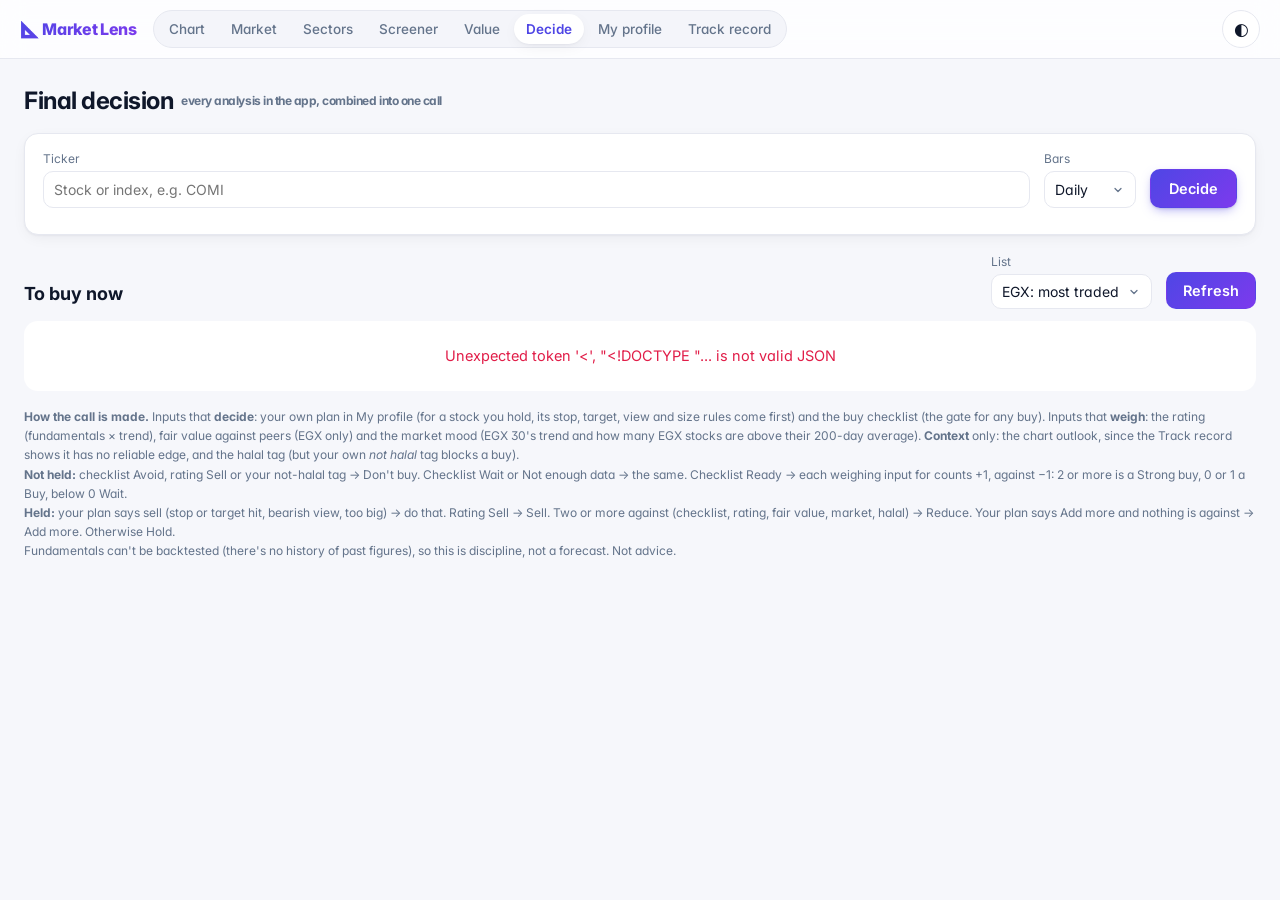
==== commit c89c8ace: "update 6 files Modified: - final.py - main.py - decide.html - decide.js - style.css - test_final.py " ====
--- a/static/decide.html
+++ b/static/decide.html
@@ -57,6 +57,26 @@
       <details id="checksBox" class="checks-box"><summary>All buy checklist checks</summary><ul id="checks" class="checklist"></ul></details>
     </section>
 
+    <section class="buys">
+      <div class="buys-head">
+        <h2>To buy now <span id="buyCount" class="badge" hidden>0</span></h2>
+        <label title="Which stocks to check: a screener watchlist, or the stocks in My profile">List
+          <select id="buyList"><option value="egx_top">EGX: most traded</option></select></label>
+        <button id="buyRefresh" type="button" title="Check the list again now">Refresh</button>
+      </div>
+      <div id="buyMeta" class="muted small"></div>
+      <div id="buyStatus" class="status inline" hidden></div>
+      <div class="table-wrap">
+        <table id="buys" class="data" hidden>
+          <thead>
+            <tr><th>Stock</th><th>Call</th><th class="num">Price</th><th class="num" title="Shares your money rules allow, sized as if it were your only new buy">Shares</th>
+              <th class="num">Stop</th><th class="num" title="Target, and reward vs risk">Target</th><th>For / against</th></tr>
+          </thead>
+          <tbody></tbody>
+        </table>
+      </div>
+    </section>
+
     <p class="muted small rules">
       <b>How the call is made.</b> Inputs that <b>decide</b>: your own plan in My profile (for a stock you hold, its stop,
       target, view and size rules come first) and the buy checklist (the gate for any buy). Inputs that <b>weigh</b>:
--- a/static/style.css
+++ b/static/style.css
@@ -859,6 +859,17 @@
 .checks-box summary { cursor: pointer; color: var(--accent); font-size: 13px; font-weight: 600; }
 .checks-box .checklist { margin-top: 8px; }
 .rules { line-height: 1.6; margin-top: 16px; }
+.buys { margin-top: 18px; }
+#result:not([hidden]) + .buys { margin-top: 24px; }
+.buys-head { display: flex; align-items: flex-end; gap: 10px 14px; flex-wrap: wrap; margin-bottom: 6px; }
+.buys-head h2 { font-size: 18px; margin: 0 auto 2px 0; display: flex; align-items: center; gap: 8px; }
+.buys-head label { display: flex; flex-direction: column; gap: 3px; font-size: 12px; color: var(--muted); }
+.buys-head select { font: inherit; font-size: 14px; color: var(--text); background: var(--panel); border: 1px solid var(--border); border-radius: var(--radius-sm); padding: 6px 10px; max-width: 260px; }
+.buys-head button { font: inherit; font-weight: 600; border: 1px solid transparent; background: var(--btn); color: #fff; border-radius: var(--radius-sm); padding: 7px 16px; cursor: pointer; }
+.buys-head button:disabled { opacity: .6; cursor: wait; }
+#buyMeta { margin-bottom: 8px; }
+#buys .why { font-size: 12px; line-height: 1.5; }
+#buys .why .for { color: var(--bull); } #buys .why .against { color: var(--bear); }
 @media (max-width: 640px) {
   .call-verdict { text-align: left; }
   /* each input as a small block: name and effect, then what it says, then why */
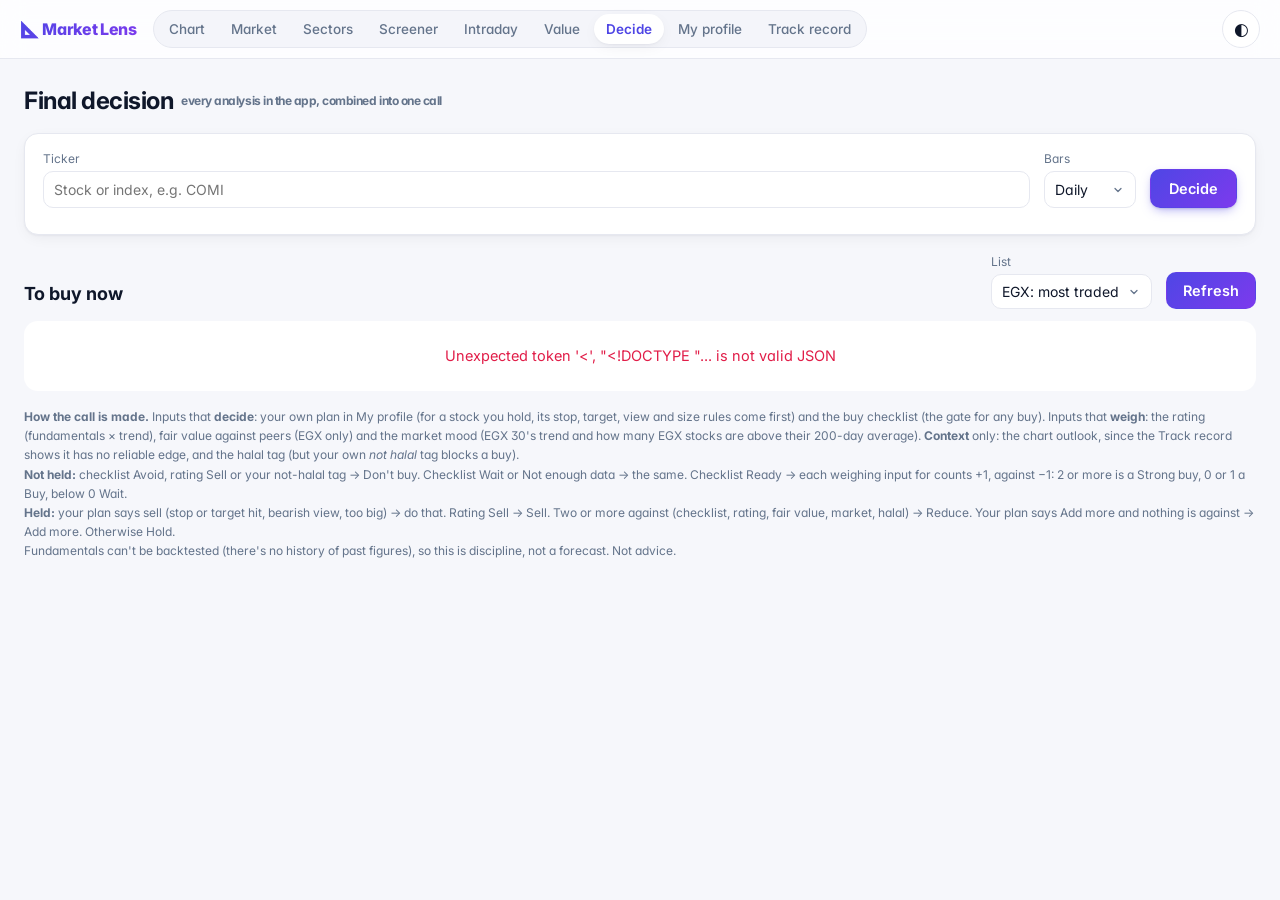
==== commit 4dfc6368: "add 8 files and update 17 files Added: - SKILL.md - lens.py - intraday.py - intraday_backtest.py - i" ====
--- a/static/decide.html
+++ b/static/decide.html
@@ -19,7 +19,7 @@
 <body>
   <header class="topbar">
     <a class="brand" href="/">📐 Market Lens</a>
-    <nav class="nav"><a href="/">Chart</a><a href="/market">Market</a><a href="/sectors">Sectors</a><a href="/screener">Screener</a><a href="/value">Value</a><a href="/decide" class="current">Decide</a><a href="/profile">My profile</a><a href="/track">Track record</a></nav>
+    <nav class="nav"><a href="/">Chart</a><a href="/market">Market</a><a href="/sectors">Sectors</a><a href="/screener">Screener</a><a href="/intraday">Intraday</a><a href="/value">Value</a><a href="/decide" class="current">Decide</a><a href="/profile">My profile</a><a href="/track">Track record</a></nav>
     <div class="search"></div>
     <button id="theme" class="icon-btn" title="Toggle theme" aria-label="Toggle theme">◐</button>
   </header>
--- a/static/style.css
+++ b/static/style.css
@@ -16,6 +16,13 @@
   --hover: #f4f5fa;
   --candle: #0f172a;
   --sma: #f472b6;
+  --ema20: #f59e0b;
+  --sma50: #3b82f6;
+  --usd: #0891b2;
+  --bb: #8b5cf6;
+  --rsi: #7c3aed;
+  --macd: #2563eb;
+  --signal: #f59e0b;
   --topbar: rgba(255, 255, 255, 0.78);
   --shadow: 0 1px 2px rgba(15, 23, 42, 0.04), 0 4px 16px -4px rgba(15, 23, 42, 0.08);
   --shadow-lg: 0 2px 4px rgba(15, 23, 42, 0.05), 0 12px 28px -8px rgba(15, 23, 42, 0.16);
@@ -45,6 +52,7 @@
     --hover: #1a2030;
     --candle: #cbd5e1;
     --sma: #f9a8d4;
+    --usd: #22d3ee;
     --topbar: rgba(19, 23, 34, 0.78);
     --shadow: 0 1px 2px rgba(0, 0, 0, 0.3);
     --shadow-lg: 0 2px 4px rgba(0, 0, 0, 0.3), 0 12px 28px -8px rgba(0, 0, 0, 0.6);
@@ -69,6 +77,7 @@
   --hover: #1a2030;
   --candle: #cbd5e1;
   --sma: #f9a8d4;
+  --usd: #22d3ee;
   --topbar: rgba(19, 23, 34, 0.78);
   --shadow: 0 1px 2px rgba(0, 0, 0, 0.3);
   --shadow-lg: 0 2px 4px rgba(0, 0, 0, 0.3), 0 12px 28px -8px rgba(0, 0, 0, 0.6);
@@ -203,13 +212,15 @@
 }
 .filters label { display: inline-flex; align-items: center; gap: 6px; cursor: pointer; user-select: none; }
 .filters .conf { margin-left: auto; }
+.filters select { font: inherit; font-size: 13px; color: var(--text); background: var(--panel); border: 1px solid var(--border);
+  border-radius: 8px; padding: 3px 10px; padding-right: 28px !important; background-position: right 8px center !important; }
 .filters output { min-width: 3ch; font-variant-numeric: tabular-nums; }
 .dot { width: 10px; height: 10px; border-radius: 50%; display: inline-block; }
 .dot.rev { background: var(--bear); }
 .dot.cont { background: var(--neutral); }
 .dot.trend { background: var(--accent); }
 .dot.lvl { background: var(--support); }
-.dot.cndl { background: var(--bull); }
+.dot.gap { background: var(--resistance); }
 
 .layout {
   flex: 1;
@@ -235,6 +246,66 @@
 .legend .down { color: var(--bear); }
 .legend .sma { color: var(--sma); }
 .chart { position: relative; flex: 1; min-height: 520px; }
+.chart-tools { position: absolute; top: 6px; left: 6px; z-index: 3; display: flex; gap: 6px; }
+.chart-tools[hidden] { display: none; }
+.chart-tools button { font: inherit; font-size: 12px; font-weight: 500; padding: 3px 9px; border-radius: 8px; border: 1px solid var(--border);
+  background: color-mix(in srgb, var(--panel) 88%, transparent); color: var(--muted); cursor: pointer; }
+.chart-tools button:hover { color: var(--text); background: var(--hover); }
+.chart-tools button[aria-pressed="true"] { color: var(--accent); border-color: var(--accent); background: var(--accent-soft); }
+.measure-layer { position: absolute; inset: 0; width: 100%; height: 100%; pointer-events: none; z-index: 2; overflow: hidden; }
+.chart.measuring canvas, .chart.alerting canvas { cursor: crosshair !important; }
+.alert-box { position: absolute; top: 38px; left: 6px; z-index: 4; width: min(360px, calc(100% - 12px)); display: flex; flex-direction: column;
+  gap: 8px; padding: 10px 12px; background: var(--panel); border: 1px solid var(--border); border-radius: var(--radius-sm); box-shadow: var(--shadow-lg); }
+.alert-box[hidden] { display: none; }
+.ab-head { display: flex; align-items: baseline; gap: 8px; }
+.ab-close { margin-left: auto; font: inherit; border: 0; background: none; color: var(--muted); cursor: pointer; padding: 0 2px; }
+.ab-row { display: flex; gap: 6px; }
+.ab-row input { font: inherit; font-size: 13px; min-width: 0; padding: 5px 8px; border: 1px solid var(--border); border-radius: 8px;
+  background: var(--panel); color: var(--text); }
+.ab-row #alertPrice { width: 110px; flex: none; }
+.ab-row #alertNote { flex: 1; }
+.ab-row button { font: inherit; font-size: 13px; font-weight: 600; padding: 5px 12px; border: 0; border-radius: 8px; color: #fff;
+  background: var(--btn); cursor: pointer; }
+#alertHint.warn { color: var(--resistance); }
+.alert-list { list-style: none; margin: 0; padding: 0; display: flex; flex-direction: column; gap: 4px; font-size: 13px; max-height: 160px; overflow: auto; }
+.alert-list li { display: flex; align-items: center; gap: 6px; padding: 4px 6px; border-radius: 6px; background: var(--hover); }
+.alert-list li.done { opacity: 0.7; }
+.alert-list .al-note { color: var(--muted); overflow: hidden; text-overflow: ellipsis; white-space: nowrap; flex: 1; }
+.alert-list .al-err { color: var(--bear); font-size: 12px; }
+.alert-list button { margin-left: auto; font: inherit; border: 0; background: none; color: var(--muted); cursor: pointer; }
+.sub-pane { position: relative; height: 130px; flex: none; border-top: 1px solid var(--border); margin-top: 2px; }
+.sub-pane[hidden] { display: none; }
+.pane-legend { position: absolute; top: 4px; left: 8px; z-index: 3; font-size: 12px; color: var(--muted); pointer-events: none;
+  background: color-mix(in srgb, var(--panel) 80%, transparent); border-radius: 6px; padding: 1px 6px; }
+.pane-legend b { font-weight: 600; }
+.ind-menu { position: relative; }
+.ind-menu summary { list-style: none; cursor: pointer; user-select: none; font-size: 13px; padding: 3px 10px; border: 1px solid var(--border);
+  border-radius: 8px; background: var(--panel); }
+.ind-menu summary::-webkit-details-marker { display: none; }
+.ind-menu[open] summary { border-color: var(--accent); color: var(--accent); }
+.ind-list { position: absolute; top: calc(100% + 6px); left: 0; z-index: 50; min-width: 230px; display: flex; flex-direction: column; gap: 8px;
+  padding: 12px 14px; background: var(--panel); border: 1px solid var(--border); border-radius: var(--radius-sm); box-shadow: var(--shadow-lg); }
+.ind-group { font-size: 11px; font-weight: 700; letter-spacing: 0.06em; text-transform: uppercase; color: var(--muted); }
+.ind-group + label { margin-top: -2px; }
+.swatch { width: 14px; height: 3px; border-radius: 2px; display: inline-block; background: var(--c, var(--muted)); }
+.swatch.ema20 { --c: var(--ema20); } .swatch.sma50 { --c: var(--sma50); } .swatch.sma200 { --c: var(--sma); } .swatch.bb { --c: var(--bb); }
+.swatch.vol { --c: var(--muted); } .swatch.usd { --c: var(--usd); } .swatch.rsi { --c: var(--rsi); } .swatch.macd { --c: var(--macd); }
+.legend .ema20 { color: var(--ema20); } .legend .sma50 { color: var(--sma50); } .legend .bb { color: var(--bb); }
+.legend .usd { color: var(--usd); }
+@media (max-width: 720px) { .sub-pane { height: 100px; } }
+/* Full screen: the browser's own, or a fixed overlay where that isn't available (iPhone Safari). */
+.chart-panel:fullscreen, .chart-panel.full { background: var(--panel); padding: 16px 22px; border-radius: 0; overflow: auto; }
+.chart-panel.full { position: fixed; inset: 0; z-index: 1000; }
+.chart-panel:fullscreen .chart, .chart-panel.full .chart { min-height: 0; }
+body.no-scroll { overflow: hidden; }
+.main-pattern { display: flex; align-items: center; gap: 8px; flex-wrap: wrap; margin-top: 8px; padding: 6px 12px; font: inherit; font-size: 13px;
+  text-align: left; color: var(--text); background: var(--accent-soft); border: 1px solid transparent; border-radius: var(--radius-sm); cursor: pointer; }
+.main-pattern:hover { border-color: color-mix(in srgb, var(--accent) 35%, transparent); }
+.main-pattern[hidden] { display: none; }
+.main-pattern .mp-k { font-size: 11px; font-weight: 700; letter-spacing: 0.06em; text-transform: uppercase; color: var(--accent); }
+.main-pattern .verdict-pill { font-size: 11px; padding: 1px 8px; }
+.pattern-list li.more { cursor: default; }
+.link-inline { font: inherit; color: var(--accent); background: none; border: 0; padding: 0; cursor: pointer; text-decoration: underline; }
 .status {
   position: absolute;
   inset: 0;
@@ -475,6 +546,14 @@
 .verdict-pill.none { color: var(--resistance); }
 .verdict-pill.unclear, .verdict-pill.neutral { color: var(--neutral); }
 .verdict-pill.few { color: var(--muted); }
+.track-line { display: flex; align-items: center; gap: 6px; flex-wrap: wrap; }
+.success-line { margin-top: 2px; }
+.success-rate { font-size: 11px; font-weight: 700; border-radius: 999px; padding: 1px 8px; white-space: nowrap;
+  color: var(--muted); background: color-mix(in srgb, currentColor 13%, transparent); }
+.success-rate.good { color: var(--bull); }
+.success-rate.mid { color: var(--resistance); }
+.success-rate.bad { color: var(--bear); }
+.track-line .verdict-pill { font-size: 11px; padding: 1px 8px; }
 #simple .plain { color: var(--muted); margin-top: 4px; }
 #simple td:first-child { width: 34%; }
 .hint { background: color-mix(in srgb, var(--resistance) 8%, var(--panel)); border: 1px solid var(--border); border-left: 4px solid var(--resistance); border-radius: var(--radius-sm); padding: 10px 14px; margin: 0 0 10px; font-size: 13px; }
@@ -705,6 +784,23 @@
 .checklist .det { grid-column: 2; color: var(--muted); font-size: 12px; line-height: 1.45; }
 .checklist .unknown .lbl { color: var(--muted); font-weight: 500; }
 .chart-note { font-size: 12px; color: var(--muted); margin: 0 0 8px; }
+/* Intraday page: one small pill per rule (passed, failed, no data) */
+.rules-cell { white-space: nowrap; }
+.rules-cell b { margin-right: 4px; }
+.rule { display: inline-block; font-size: 11px; font-weight: 600; border-radius: 999px; padding: 1px 7px; margin-left: 2px; color: var(--muted);
+  background: color-mix(in srgb, currentColor 13%, transparent); }
+.rule.ok { color: var(--bull); }
+.rule.no { color: var(--bear); }
+.mini-btn { font: inherit; font-size: 12.5px; font-weight: 600; padding: 4px 12px; border-radius: 999px; cursor: pointer; margin-left: auto;
+  border: 1px solid var(--border); background: var(--panel); color: var(--text); }
+.mini-btn:hover { border-color: var(--accent); color: var(--accent); }
+.mini-btn:disabled { opacity: .6; cursor: wait; }
+.inline-check { display: inline-flex; align-items: center; gap: 6px; margin-left: 6px; color: var(--text); white-space: nowrap; }
+.verdict-pill.profit, .verdict-pill.target { color: var(--bull); }
+.verdict-pill.loss, .verdict-pill.stop { color: var(--bear); }
+.verdict-pill.time, .verdict-pill.open { color: var(--neutral); }
+.verdict-pill.skipped, .verdict-pill.expired { color: var(--muted); }
+tr.baseline td { border-top: 2px solid var(--border); color: var(--muted); }
 .checks-cell { white-space: nowrap; }
 .checks-cell .muted { font-size: 12px; }
 .card-block.checklist-block details { margin-top: 6px; }
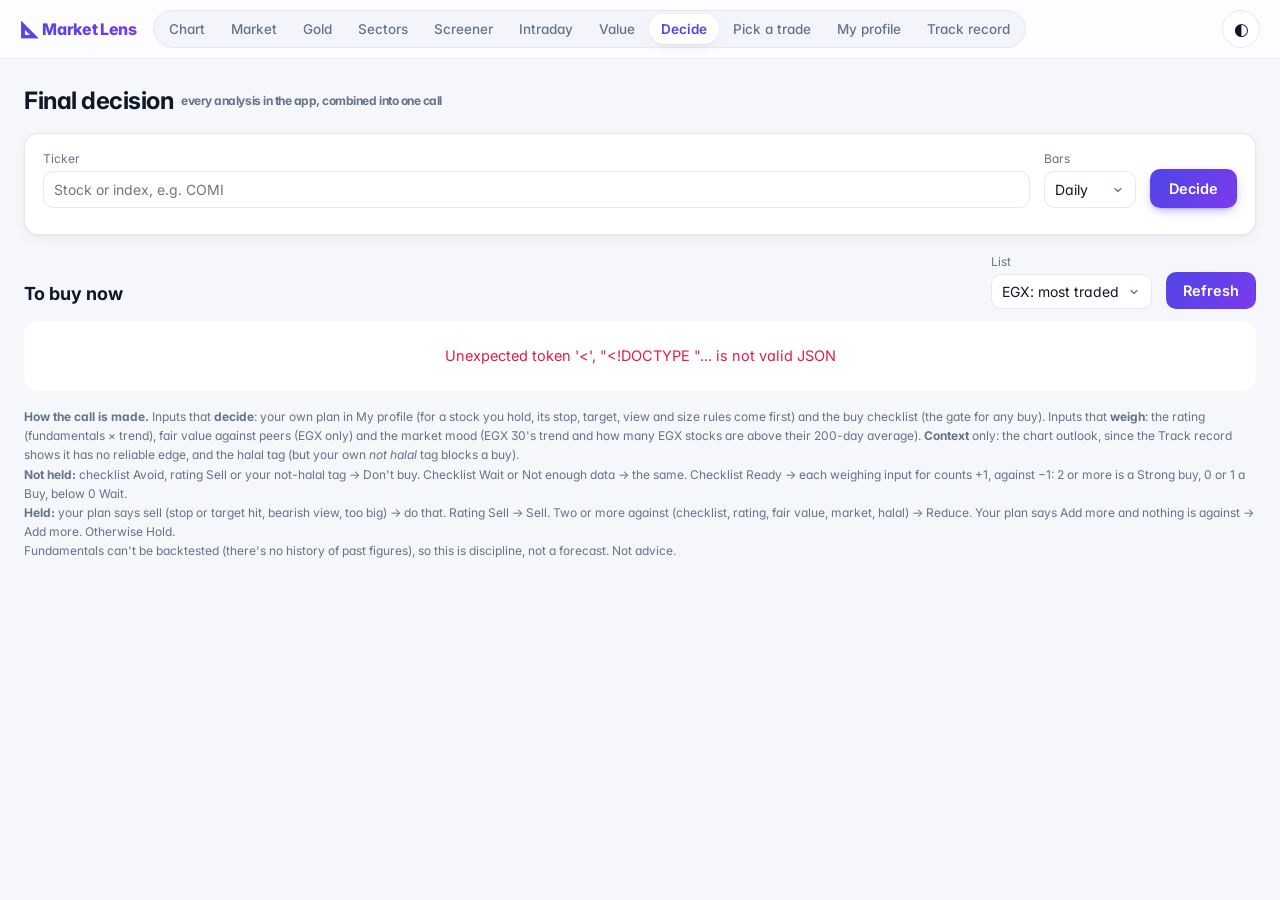
==== commit 844f8fc8: "add 8 files and update 15 files Added: - gold.py - routine.py - gold.html - gold.js - pick.html - pi" ====
--- a/static/decide.html
+++ b/static/decide.html
@@ -19,7 +19,7 @@
 <body>
   <header class="topbar">
     <a class="brand" href="/">📐 Market Lens</a>
-    <nav class="nav"><a href="/">Chart</a><a href="/market">Market</a><a href="/sectors">Sectors</a><a href="/screener">Screener</a><a href="/intraday">Intraday</a><a href="/value">Value</a><a href="/decide" class="current">Decide</a><a href="/profile">My profile</a><a href="/track">Track record</a></nav>
+    <nav class="nav"><a href="/">Chart</a><a href="/market">Market</a><a href="/gold">Gold</a><a href="/sectors">Sectors</a><a href="/screener">Screener</a><a href="/intraday">Intraday</a><a href="/value">Value</a><a href="/decide" class="current">Decide</a><a href="/pick">Pick a trade</a><a href="/profile">My profile</a><a href="/track">Track record</a></nav>
     <div class="search"></div>
     <button id="theme" class="icon-btn" title="Toggle theme" aria-label="Toggle theme">◐</button>
   </header>
--- a/static/style.css
+++ b/static/style.css
@@ -791,6 +791,37 @@
   background: color-mix(in srgb, currentColor 13%, transparent); }
 .rule.ok { color: var(--bull); }
 .rule.no { color: var(--bear); }
+/* Gold page: unit / range switches and the history chart */
+.seg { display: inline-flex; flex-wrap: wrap; gap: 2px; padding: 2px; border: 1px solid var(--border); border-radius: 999px; background: var(--panel); align-self: center; }
+.seg button { font: inherit; font-size: 12px; font-weight: 600; color: var(--muted); background: none; border: 0; border-radius: 999px; padding: 3px 10px; cursor: pointer; }
+.seg button:hover { color: var(--text); }
+.seg button.on { background: var(--accent-soft); color: var(--accent); }
+.gold-chart { background: var(--panel); border: 1px solid var(--border); border-radius: var(--radius); box-shadow: var(--shadow); padding: 10px; margin-bottom: 12px; }
+.gold-chart #chart { height: 340px; }
+.gold .tiles { margin-bottom: 10px; }
+.gold .tile { background: var(--panel); border-color: var(--border); box-shadow: var(--shadow); }
+.gold .settings-bar input { width: 150px; }
+.gold .rule-hint { font-size: 13.5px; line-height: 1.6; }
+.gold .rule-hint b.up { color: var(--bull); } .gold .rule-hint b.down { color: var(--bear); }
+
+/* Pick a trade: numbered steps and one card per trade plan */
+.pick h2 .step { display: inline-grid; place-items: center; width: 24px; height: 24px; border-radius: 50%; font-size: 13px; font-weight: 700;
+  background: var(--accent-soft); color: var(--accent); align-self: center; }
+.pick #outcome .call-label { font-size: 24px; }
+.pick .plan { margin-bottom: 14px; }
+.pick .plan .call-sym a { color: var(--text); text-decoration: none; }
+.pick .plan .call-sym a:hover { color: var(--accent); }
+.pick .plan .call-label { font-size: 20px; }
+.pick .plan .cons { margin: 4px 0 0; padding-left: 18px; }
+.pick .plan .cons li { margin: 2px 0; }
+.plan-flag { margin-top: 10px; font-size: 13.5px; line-height: 1.5; padding: 8px 12px; border-radius: var(--radius-sm); border-left: 4px solid var(--resistance);
+  background: color-mix(in srgb, var(--resistance) 9%, var(--panel)); }
+.plan-links { margin-top: 12px; font-size: 13px; }
+.plan-links a, .pick .verdict-box a { color: var(--accent); text-decoration: none; }
+.plan-links a:hover, .pick .verdict-box a:hover { text-decoration: underline; }
+.sector-chip { display: inline-block; font-size: 12.5px; font-weight: 600; border: 1px solid var(--border); border-radius: 999px; padding: 1px 10px; margin: 2px 0;
+  background: var(--panel); }
+.pick .rule { margin-left: 4px; }
 .mini-btn { font: inherit; font-size: 12.5px; font-weight: 600; padding: 4px 12px; border-radius: 999px; cursor: pointer; margin-left: auto;
   border: 1px solid var(--border); background: var(--panel); color: var(--text); }
 .mini-btn:hover { border-color: var(--accent); color: var(--accent); }
